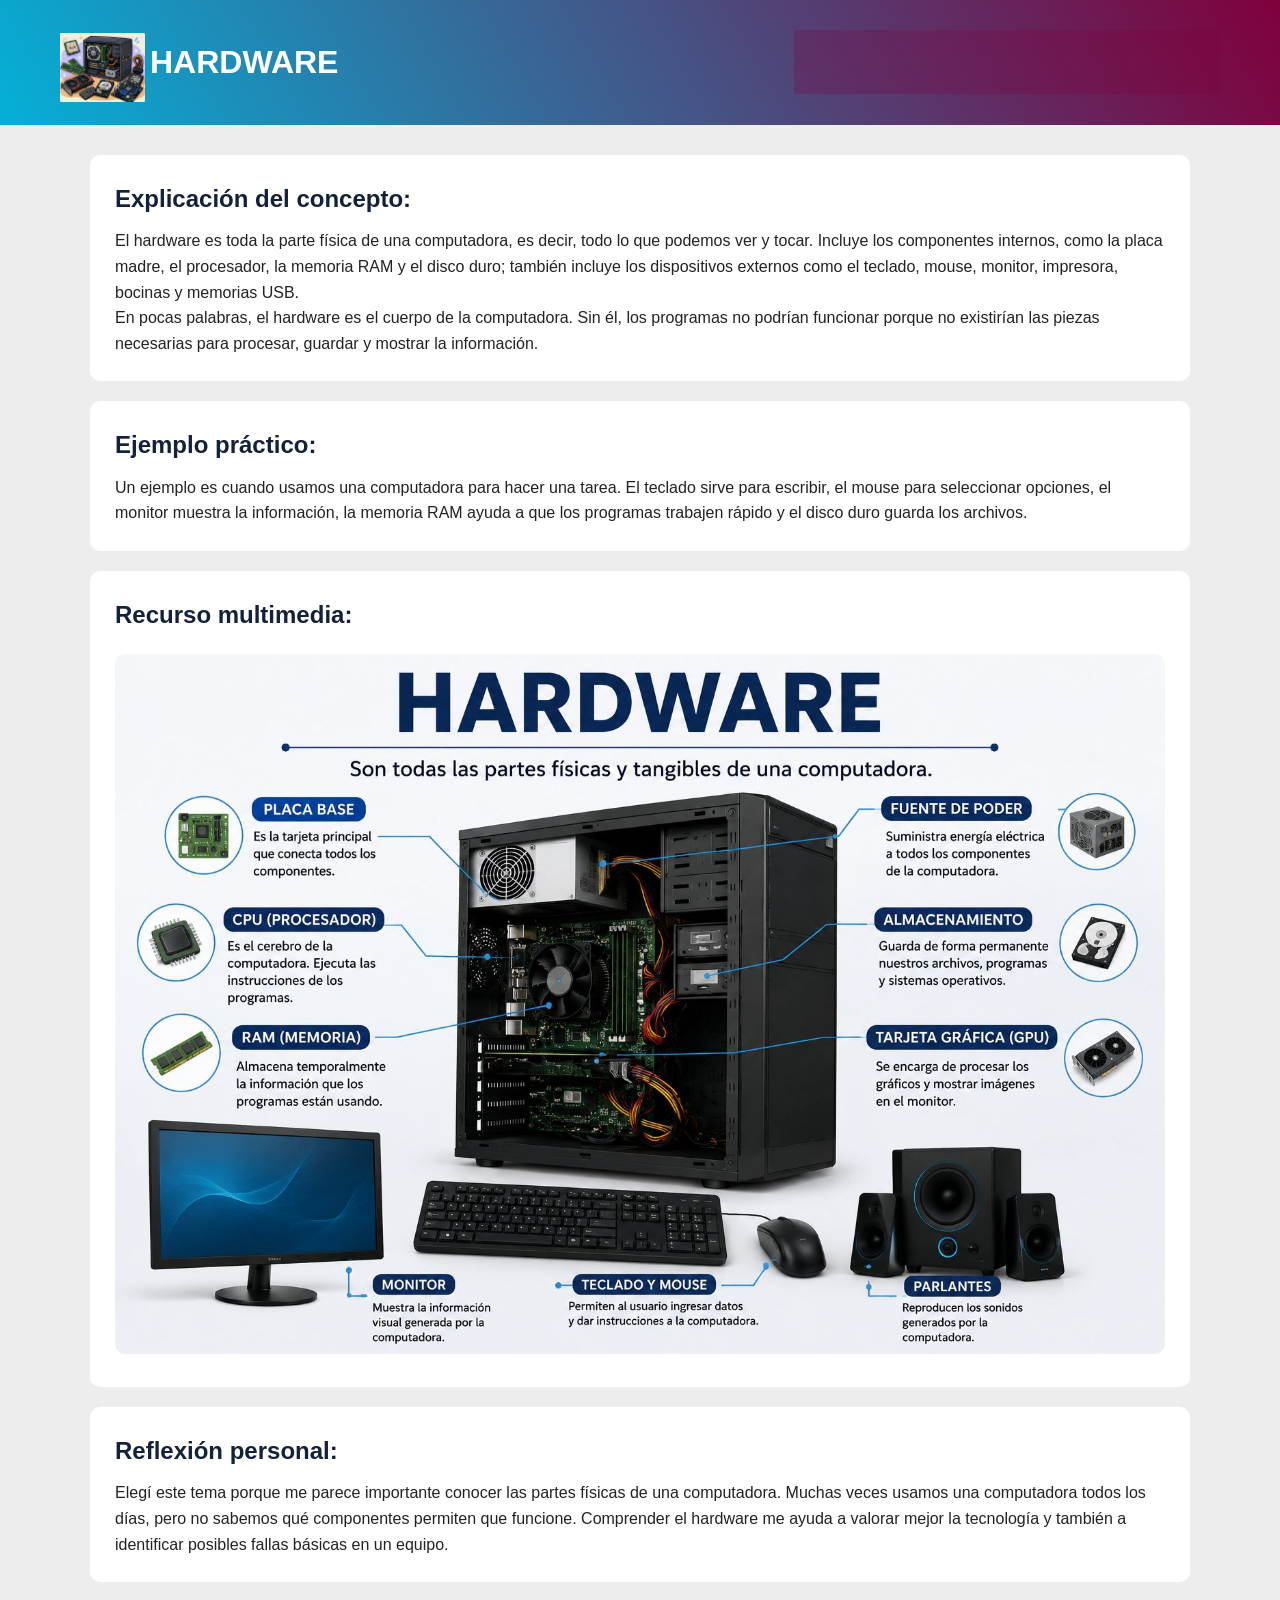
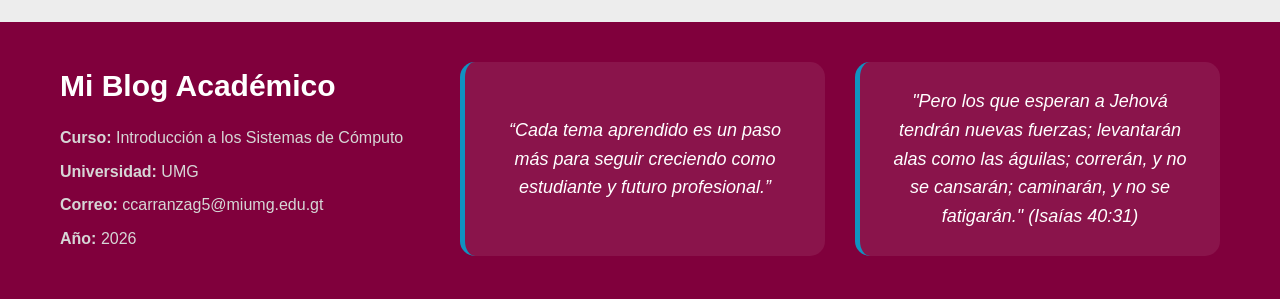
==== Tema_1.html @ 8d3a4dfe "segundo commit" ====
<!DOCTYPE html>
<html lang="es">
<head>
    <meta charset="UTF-8">
    <meta name="viewport" content="width=device-width, initial-scale=1.0">
    <title>HARDWARE</title>
    <link rel="stylesheet" href="estilos.css">
</head>
<body>

<header>
    <div>
    <h1 class="titulo-logo">

        <img src="IMAS/Hardware.jpeg" alt="hardware">

        HARDWARE

    </h1>
    </div>

    <nav>
        <a href="Blog_Academico.html">INICIO</a>
        <a href="Tema_1.html">HW</a>
        <a href="Tema_2.html">SO</a>
        <a href="Tema_3.html">VT</a>
        <a href="Tema_4.html">BD</a>
        <a href="Tema_5.html">RDD</a>
    </nav>

</header>

<main class="pagina-tema">
    <section>
        <h2>Explicación del concepto:</h2>
        <p>El hardware es toda la parte física de una computadora, es decir, todo lo que podemos ver y tocar. Incluye los componentes internos, como la placa madre, el procesador, la memoria RAM y el disco duro; también incluye los dispositivos externos como el teclado, mouse, monitor, impresora, bocinas y memorias USB.</p>
        <p>En pocas palabras, el hardware es el cuerpo de la computadora. Sin él, los programas no podrían funcionar porque no existirían las piezas necesarias para procesar, guardar y mostrar la información.</p>
    </section>

    <section>
        <h2>Ejemplo práctico:</h2>
        <p>Un ejemplo es cuando usamos una computadora para hacer una tarea. El teclado sirve para escribir, el mouse para seleccionar opciones, el monitor muestra la información, la memoria RAM ayuda a que los programas trabajen rápido y el disco duro guarda los archivos.</p>
    </section>

    <section>
        <h2>Recurso multimedia:</h2>
        <img src="IMAS/Ejemplo-hardware.jpeg" alt="Partes del hardware de una computadora">
    </section>

    <section>
        <h2>Reflexión personal:</h2>
        <p>Elegí este tema porque me parece importante conocer las partes físicas de una computadora. Muchas veces usamos una computadora todos los días, pero no sabemos qué componentes permiten que funcione. Comprender el hardware me ayuda a valorar mejor la tecnología y también a identificar posibles fallas básicas en un equipo.</p>
    </section>
</main>

<footer>

    <div class="footer-contenido">

        <div class="footer-info">
            <h2>Mi Blog Académico</h2>

            <p><strong>Curso:</strong> Introducción a los Sistemas de Cómputo</p>

            <p><strong>Universidad:</strong> UMG</p>

            <p><strong>Correo:</strong> ccarranzag5@miumg.edu.gt</p>

            <p><strong>Año:</strong> 2026</p>
        </div>

        <div class="footer-frases">

            <div class="footer-frase">
                <p>
                    “Cada tema aprendido es un paso más para seguir creciendo como estudiante y futuro profesional.”
                </p>
            </div>

            <div class="footer-Versiculo">
                <p>
                    "Pero los que esperan a Jehová tendrán nuevas fuerzas; levantarán alas como las águilas; correrán, y no se cansarán; caminarán, y no se fatigarán." (Isaías 40:31)
                </p>
            </div>

        </div>

    </div>

</footer>

<script>
window.addEventListener("scroll", function () {

    const nav = document.querySelector("nav");

    if (window.scrollY > 80) {
        nav.classList.add("encogido");
    } else {
        nav.classList.remove("encogido");
    }

});
</script>

</body>
</html>
---- estilos.css ----
* {
    margin: 0;
    padding: 0;
    box-sizing: border-box;
}

body {
    font-family: Arial, Helvetica, sans-serif, serif;
    background-color: #ededed;
    color: #222;
    line-height: 1.6;
}

header {
    background: linear-gradient(60deg, #04b0d7, #80003c);
    color: white;
    padding: 15px 60px;

    display: flex;
    justify-content: space-between;
    align-items: center;
    flex-wrap: wrap;
}

.titulo-logo {
    display: flex;
    align-items: center;
    gap: 5px;

}

.titulo-logo img {
    width: 85px;
    height: 85px;

    object-fit: contain;

    opacity: 0.95;

    transition: 0.4s;
}

.titulo-logo img:hover {
    transform: scale(1.25) rotate(-5deg);
}


.titulo h1 {
    font-size: 100px;
    margin-bottom: 10px;
}

nav {
    display: flex;
    gap: 10px;
    align-items: center;

    position: fixed;
    top: 30px;
    right: 60px;

    z-index: 9999;

    background: rgba(128, 0, 60, 0.25);
    backdrop-filter: blur(10px);

    padding: 10px 15px;
    border-radius: 20px;

    transition: 1s;

    overflow: hidden;
}

nav a {
    background: #04b0d7c5;
    color: white;
    text-decoration: none;

    padding: 10px 15px;
    border-radius: 12px;

    font-weight: bold;
    font-size: 15px;

    transition: 
        transform 0.3s,
        background 0.4s,
        box-shadow 0.3s;

    white-space: nowrap;
}

nav a:hover {
    background: linear-gradient(60deg, #04b0d7, #80003c);

    color: white;

    transform: translateY(-3px) scale(1.05);

    box-shadow: 0 6px 15px rgba(128, 0, 60, 0.35);

}


nav.encogido {
    width: 90px;
    padding: 10px;
}

nav.encogido:hover {
    width: 415px;
}

main {
    width: 90%;
    max-width: 1100px;
    margin: 30px auto;
}

.presentacion {
    background-color: white;
    padding: 25px;
    border-radius: 10px;
    margin-bottom: 25px;
}

.contenedor-temas {
    display: grid;
    grid-template-columns: repeat(auto-fit, minmax(230px, 1fr));
    gap: 20px;
}

.tarjeta {
    box-shadow: 0 4px 10px rgba(0,0,0,0.08);
    background-color: white;
    padding: 20px;
    border-radius: 10px;
    border-left: 5px solid #04b0d7;
}

.tarjeta h3 {
    margin-bottom: 10px;
    color: #132238;
}

.tarjeta a {
    display: inline-block;
    margin-top: 12px;
    background-color: #04b0d7;
    color: white;
    padding: 8px 14px;
    border-radius: 5px;
    text-decoration: none;
}

.tarjeta a:hover {
    background-color: #132238;
}

.pagina-tema section {
    background-color: white;
    padding: 25px;
    margin-bottom: 20px;
    border-radius: 10px;
}

.pagina-tema h2 {
    color: #132238;
    margin-bottom: 10px;
}

img {
    max-width: 100%;
    border-radius: 10px;
    margin-top: 10px;
}

footer {
    background-color: #80003c;
    padding: 40px 60px;
    margin-top: 40px;
}

.footer-contenido {
    display: flex;
    justify-content: space-between;
    align-items: flex-start;
    gap: 40px;
    flex-wrap: wrap;
}

.footer-info {
    color: white;
    min-width: 250px;
}

.footer-info h2 {
    margin-bottom: 15px;
    font-size: 30px;
}

.footer-info p {
    margin: 8px 0;
    color: #d6d6d6;
}

.footer-frases {
    display: flex;
    gap: 30px;
    margin-left: auto;
    flex-wrap: wrap;
}

.footer-frase,
.footer-Versiculo {
    background-color: rgba(255,255,255,0.08);
    border-left: 5px solid #1092c1;
    padding: 25px;
    border-radius: 15px;
    max-width: 365px;
    display: flex;
    align-items: center;
    justify-content: center;
    text-align: center;
}

.footer-frase p,
.footer-Versiculo p {
    color: white;
    font-size: 18px;
    font-style: italic;
    line-height: 1.6;
}

.titulo-seccion {
    margin-bottom: 35px;
}

.titulo-seccion span {
    background: linear-gradient(60deg, #04b0d7, #80003c);
    color: white;

    padding: 8px 18px;
    border-radius: 30px;

    font-size: 14px;
    font-weight: bold;
    letter-spacing: 1px;

    display: inline-block;
    margin-bottom: 15px;
}

.titulo-seccion h1 {
    font-size: 48px;
    color: #132238;
    margin-bottom: 10px;
}

.titulo-seccion p {
    max-width: 700px;
    color: #555;
    font-size: 18px;
}

.contenedor-temas {
    display: grid;
    grid-template-columns: repeat(auto-fit, minmax(260px, 1fr));
    gap: 25px;
}

.tarjeta {
    position: relative;

    background: white;
    padding: 28px;

    border-radius: 20px;

    box-shadow: 0 8px 20px rgba(0,0,0,0.08);

    transition: 0.35s;

    overflow: hidden;

    border: none;
}

.tarjeta::before {
    content: "";

    position: absolute;
    top: 0;
    left: 0;

    width: 100%;
    height: 6px;

    background: linear-gradient(60deg, #04b0d7, #80003c);
}

.tarjeta:hover {
    transform: translateY(-10px);
    box-shadow: 0 12px 30px rgba(0,0,0,0.15);
}

.tarjeta h3 {
    font-size: 26px;
    margin-bottom: 15px;
    color: #000000;
}

.tarjeta p {
    color: #555;
    margin-bottom: 18px;
}

.tarjeta a {
    display: inline-block;

    background: linear-gradient(60deg, #04b0d7, #1092c1);

    color: white;
    text-decoration: none;

    padding: 10px 18px;

    border-radius: 10px;

    font-weight: bold;

    transition: 0.3s;
}

.tarjeta a:hover {
    transform: scale(1.05);
    background: linear-gradient(60deg, #04b0d7, #80003c);
}
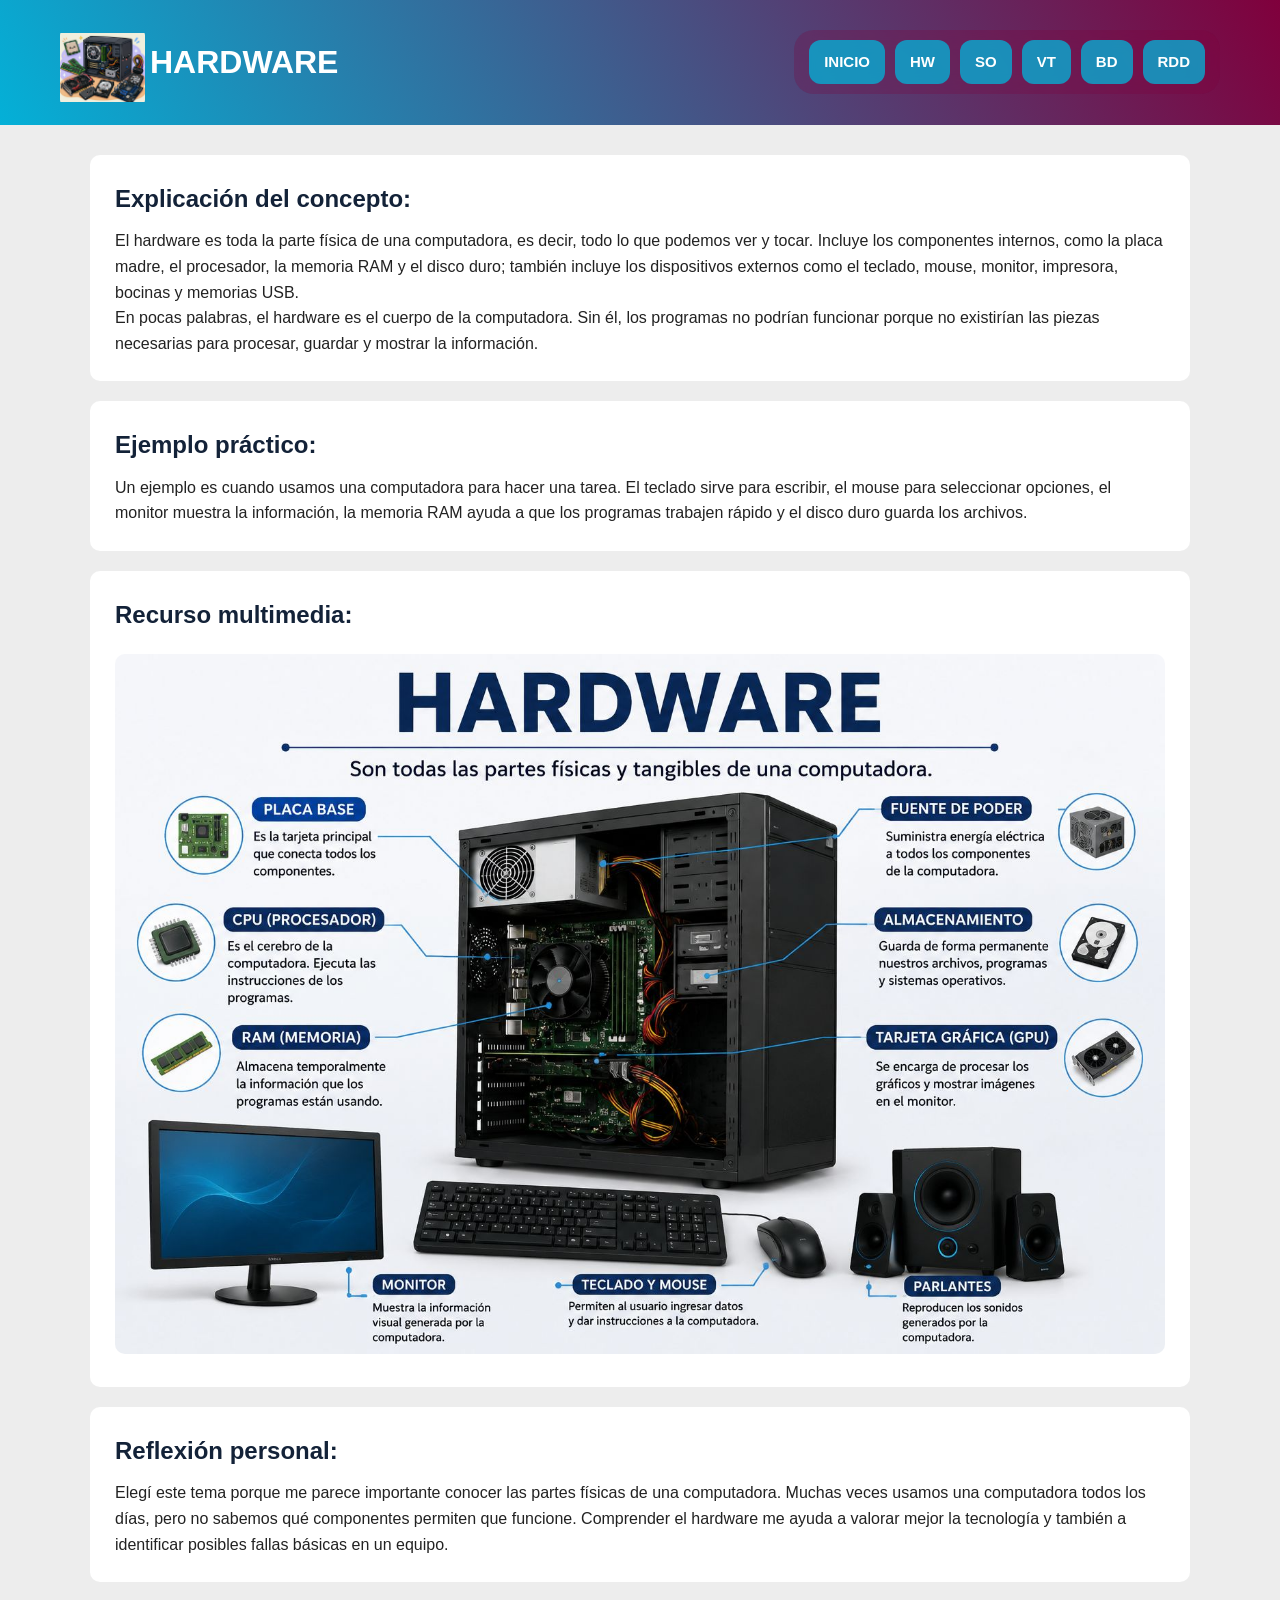
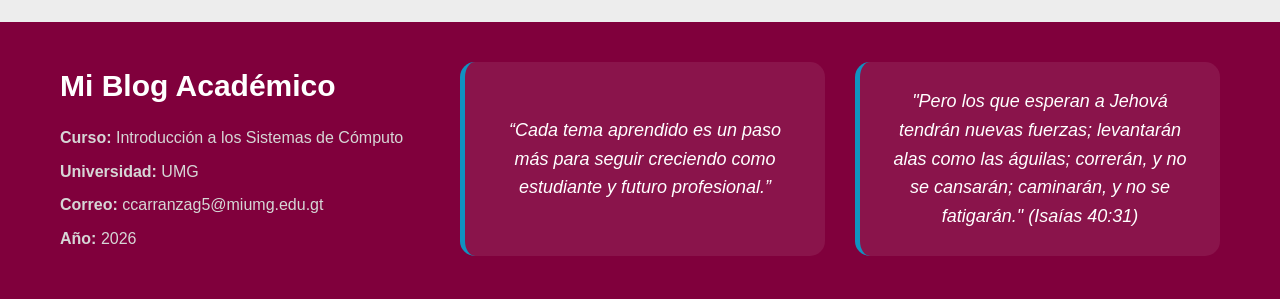
==== commit bc2c3535: "cuarto commite" ====
--- a/Tema_1.html
+++ b/Tema_1.html
@@ -20,7 +20,7 @@
     </div>
 
     <nav>
-        <a href="Blog_Academico.html">INICIO</a>
+        <a href="index.html">INICIO</a>
         <a href="Tema_1.html">HW</a>
         <a href="Tema_2.html">SO</a>
         <a href="Tema_3.html">VT</a>
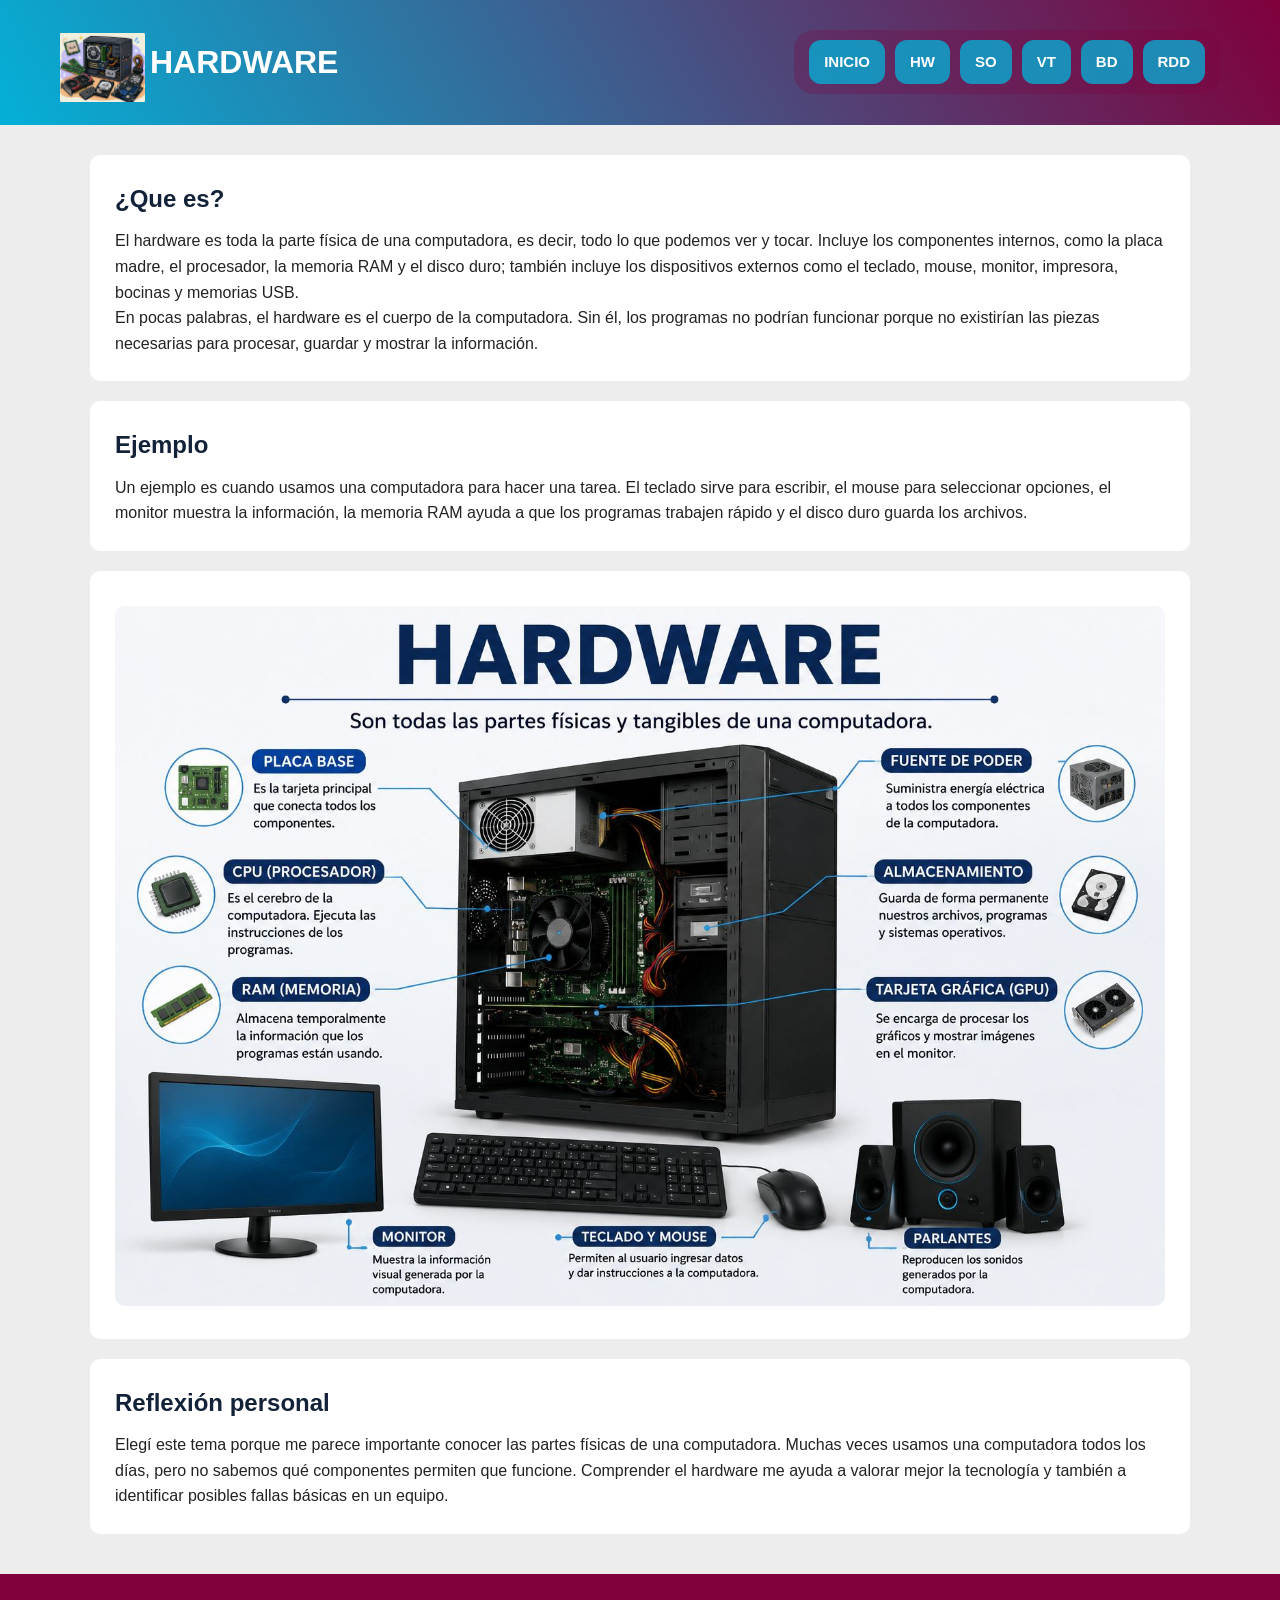
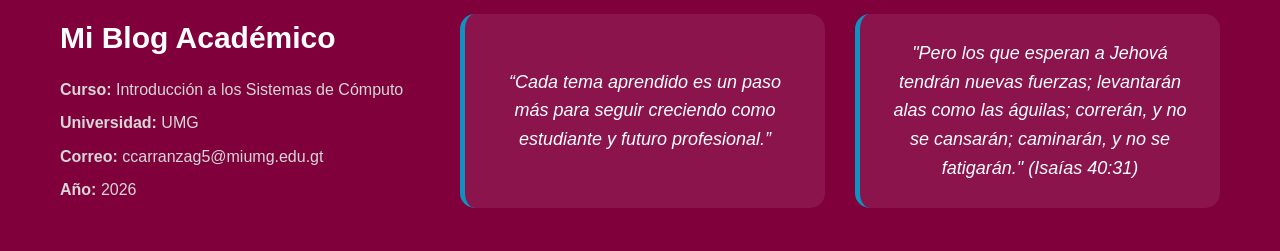
==== commit 763e7f68: "cammbio titulo de temas" ====
--- a/Tema_1.html
+++ b/Tema_1.html
@@ -32,23 +32,23 @@
 
 <main class="pagina-tema">
     <section>
-        <h2>Explicación del concepto:</h2>
-        <p>El hardware es toda la parte física de una computadora, es decir, todo lo que podemos ver y tocar. Incluye los componentes internos, como la placa madre, el procesador, la memoria RAM y el disco duro; también incluye los dispositivos externos como el teclado, mouse, monitor, impresora, bocinas y memorias USB.</p>
-        <p>En pocas palabras, el hardware es el cuerpo de la computadora. Sin él, los programas no podrían funcionar porque no existirían las piezas necesarias para procesar, guardar y mostrar la información.</p>
+        <h2>¿Que es?</h2>
+        <p>El hardware es toda la parte física de una computadora, es decir, todo lo que podemos ver y tocar. Incluye los componentes internos, como la placa madre, el procesador, la memoria RAM y el disco duro; también incluye los dispositivos externos como el teclado, mouse, monitor, impresora, bocinas y memorias USB. <br>
+            
+        En pocas palabras, el hardware es el cuerpo de la computadora. Sin él, los programas no podrían funcionar porque no existirían las piezas necesarias para procesar, guardar y mostrar la información.</p>
     </section>
 
     <section>
-        <h2>Ejemplo práctico:</h2>
+        <h2>Ejemplo</h2>
         <p>Un ejemplo es cuando usamos una computadora para hacer una tarea. El teclado sirve para escribir, el mouse para seleccionar opciones, el monitor muestra la información, la memoria RAM ayuda a que los programas trabajen rápido y el disco duro guarda los archivos.</p>
     </section>
 
     <section>
-        <h2>Recurso multimedia:</h2>
         <img src="IMAS/Ejemplo-hardware.jpeg" alt="Partes del hardware de una computadora">
     </section>
 
     <section>
-        <h2>Reflexión personal:</h2>
+        <h2>Reflexión personal</h2>
         <p>Elegí este tema porque me parece importante conocer las partes físicas de una computadora. Muchas veces usamos una computadora todos los días, pero no sabemos qué componentes permiten que funcione. Comprender el hardware me ayuda a valorar mejor la tecnología y también a identificar posibles fallas básicas en un equipo.</p>
     </section>
 </main>
